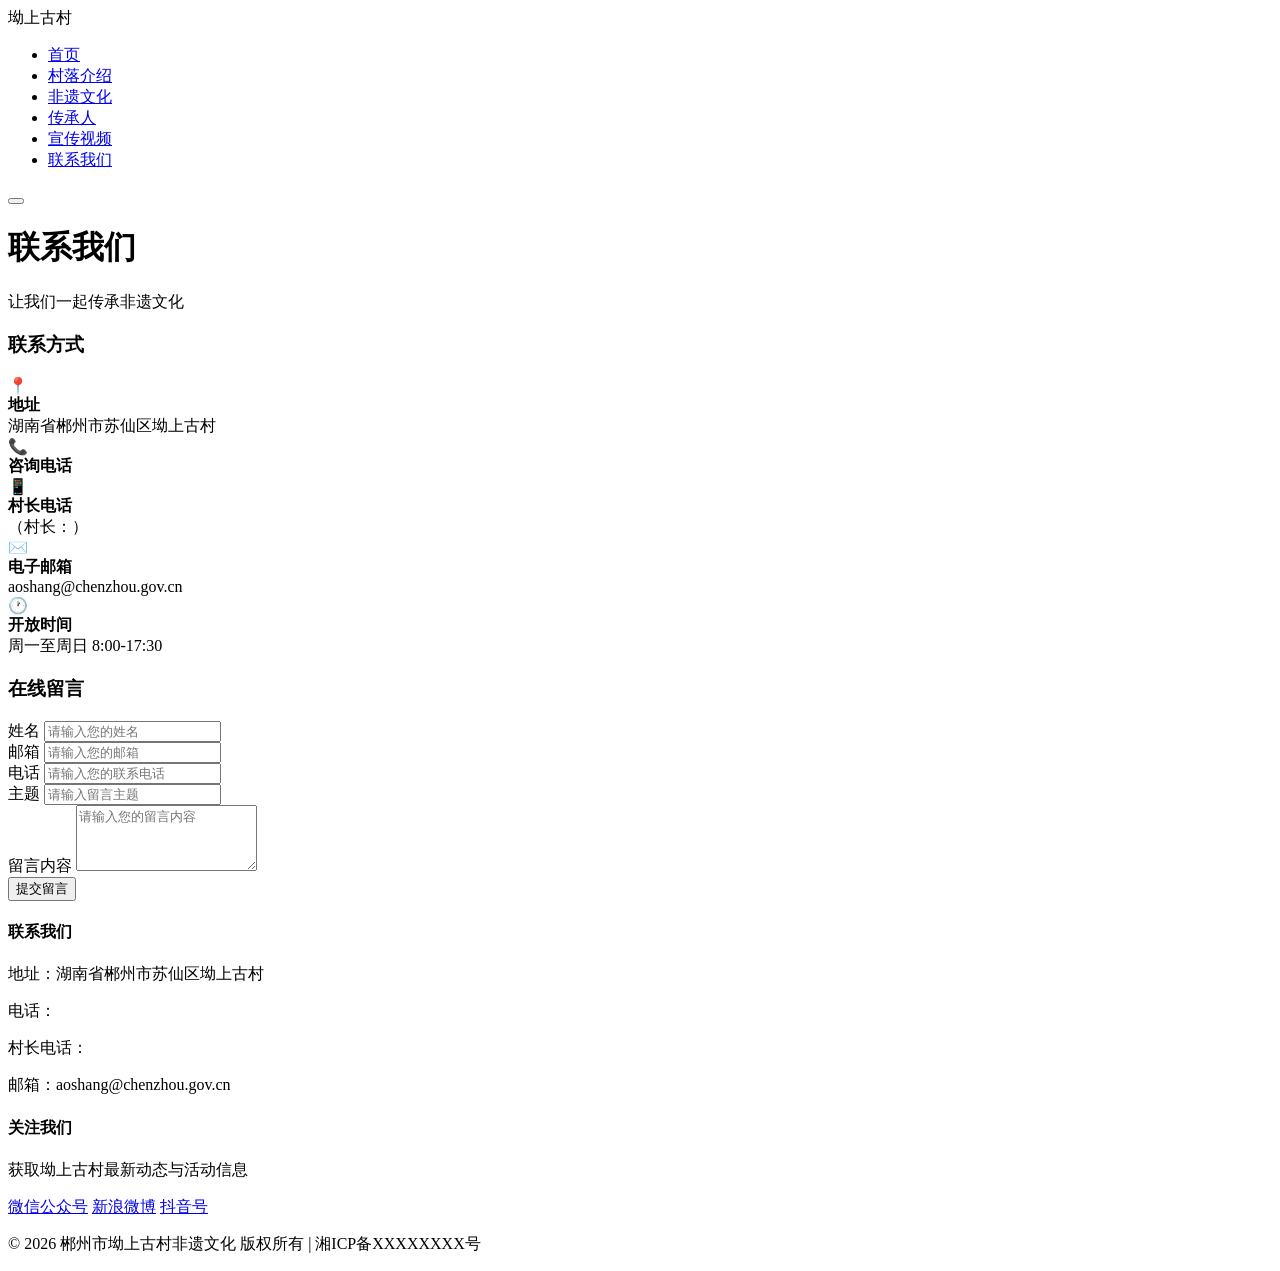
==== contact.html @ e746a43f "Add files via upload" ====
<!DOCTYPE html>
<html lang="zh-CN">
<head>
    <meta charset="UTF-8">
    <meta name="viewport" content="width=device-width, initial-scale=1.0">
    <title>联系我们 - 郴州市坳上古村参观系统</title>
    <link rel="stylesheet" href="css/style.css">
</head>
<body>

    <!-- 导航栏 -->
    <nav class="navbar">
        <div class="nav-container">
            <div class="logo">坳上古村</div>
            <ul class="nav-links">
                <li><a href="index.html">首页</a></li>
                <li><a href="village.html">村落介绍</a></li>
                <li><a href="heritage.html">非遗文化</a></li>
                <li><a href="masters.html">传承人</a></li>
                <li><a href="video.html">宣传视频</a></li>
                <li><a href="contact.html" class="active">联系我们</a></li>
            </ul>
            <button class="nav-toggle" onclick="toggleMenu()" aria-label="切换导航菜单">
                <span></span>
                <span></span>
                <span></span>
            </button>
        </div>
    </nav>

    <!-- 页头横幅 -->
    <div class="page-banner" style="--banner-bg: #6b5b4f;">
        <div>
            <h1>联系我们</h1>
            <p>让我们一起传承非遗文化</p>
        </div>
        <div class="banner-curve"></div>
    </div>

    <!-- 联系内容 -->
    <section class="contact-section">
        <div class="container">
            <div class="contact-grid">
                <div class="contact-info fade-in-left">
                    <h3>联系方式</h3>
                    <div class="contact-item">
                        <div class="contact-icon">📍</div>
                        <div>
                            <div style="font-weight: bold; color: var(--text-dark);">地址</div>
                            <div>湖南省郴州市苏仙区坳上古村</div>
                        </div>
                    </div>
                    <div class="contact-item">
                        <div class="contact-icon">📞</div>
                        <div>
                            <div style="font-weight: bold; color: var(--text-dark);">咨询电话</div>
                            <div></div>
                        </div>
                    </div>
                    <div class="contact-item">
                        <div class="contact-icon">📱</div>
                        <div>
                            <div style="font-weight: bold; color: var(--text-dark);">村长电话</div>
                            <div>（村长：）</div>
                        </div>
                    </div>
                    <div class="contact-item">
                        <div class="contact-icon">✉️</div>
                        <div>
                            <div style="font-weight: bold; color: var(--text-dark);">电子邮箱</div>
                            <div>aoshang@chenzhou.gov.cn</div>
                        </div>
                    </div>
                    <div class="contact-item">
                        <div class="contact-icon">🕐</div>
                        <div>
                            <div style="font-weight: bold; color: var(--text-dark);">开放时间</div>
                            <div>周一至周日 8:00-17:30</div>
                        </div>
                    </div>
                </div>

                <div class="contact-form fade-in-right">
                    <h3>在线留言</h3>
                    <form onsubmit="event.preventDefault(); alert('感谢您的留言！我们会尽快回复。');">
                        <div class="form-group">
                            <label>姓名</label>
                            <input type="text" placeholder="请输入您的姓名" required>
                        </div>
                        <div class="form-group">
                            <label>邮箱</label>
                            <input type="email" placeholder="请输入您的邮箱" required>
                        </div>
                        <div class="form-group">
                            <label>电话</label>
                            <input type="tel" placeholder="请输入您的联系电话">
                        </div>
                        <div class="form-group">
                            <label>主题</label>
                            <input type="text" placeholder="请输入留言主题">
                        </div>
                        <div class="form-group">
                            <label>留言内容</label>
                            <textarea rows="4" placeholder="请输入您的留言内容" required></textarea>
                        </div>
                        <button type="submit" class="submit-btn">提交留言</button>
                    </form>
                </div>
            </div>
        </div>
    </section>

    <!-- 页脚 -->
    <footer class="footer">
        <div class="container">
            <div class="footer-grid">
                <div class="footer-block">
                    <h4>联系我们</h4>
                    <p>地址：湖南省郴州市苏仙区坳上古村</p>
                    <p>电话：</p>
                    <p>村长电话：</p>
                    <p>邮箱：aoshang@chenzhou.gov.cn</p>
                </div>
                <div class="footer-block">
                    <h4>关注我们</h4>
                    <p>获取坳上古村最新动态与活动信息</p>
                    <div class="social-links">
                        <a href="#">微信公众号</a>
                        <a href="#">新浪微博</a>
                        <a href="#">抖音号</a>
                    </div>
                </div>
            </div>
            <div class="copyright">
                <p>© 2026 郴州市坳上古村非遗文化 版权所有 | 湘ICP备XXXXXXXX号</p>
            </div>
        </div>
    </footer>




    <script>
        // 滚动动画
        function initScrollAnimation() {
            const observer = new IntersectionObserver((entries) => {
                entries.forEach(entry => {
                    if (entry.isIntersecting) {
                        entry.target.classList.add('visible');
                    }
                });
            }, { threshold: 0.1, rootMargin: '0px 0px -30px 0px' });

            document.querySelectorAll('.fade-in, .fade-in-left, .fade-in-right, .fade-in-scale').forEach(el => {
                observer.observe(el);
            });
        }

        initScrollAnimation();
    </script>
</body>
</html>
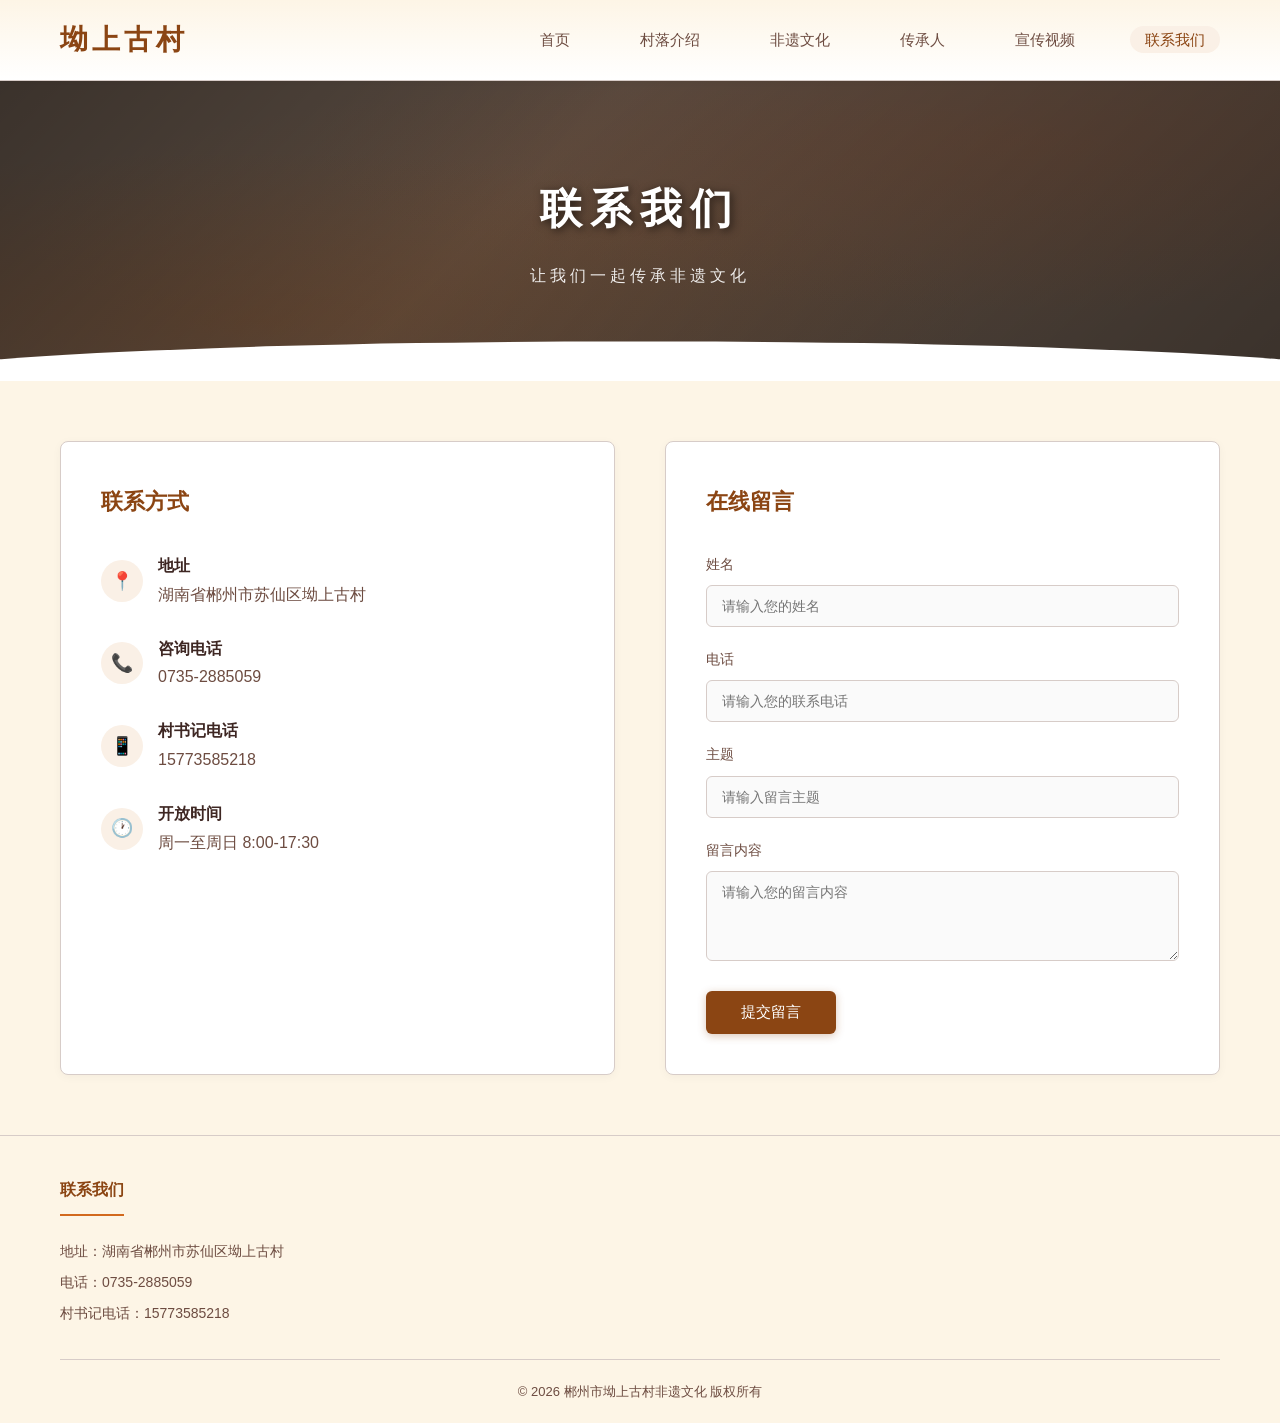
==== commit 7d142bb2: "Add files via upload" ====
--- a/contact.html
+++ b/contact.html
@@ -54,21 +54,14 @@
                         <div class="contact-icon">📞</div>
                         <div>
                             <div style="font-weight: bold; color: var(--text-dark);">咨询电话</div>
-                            <div></div>
+                            <div>0735-2885059</div>
                         </div>
                     </div>
                     <div class="contact-item">
                         <div class="contact-icon">📱</div>
                         <div>
-                            <div style="font-weight: bold; color: var(--text-dark);">村长电话</div>
-                            <div>（村长：）</div>
-                        </div>
-                    </div>
-                    <div class="contact-item">
-                        <div class="contact-icon">✉️</div>
-                        <div>
-                            <div style="font-weight: bold; color: var(--text-dark);">电子邮箱</div>
-                            <div>aoshang@chenzhou.gov.cn</div>
+                            <div style="font-weight: bold; color: var(--text-dark);">村书记电话</div>
+                            <div>15773585218</div>
                         </div>
                     </div>
                     <div class="contact-item">
@@ -86,10 +79,6 @@
                         <div class="form-group">
                             <label>姓名</label>
                             <input type="text" placeholder="请输入您的姓名" required>
-                        </div>
-                        <div class="form-group">
-                            <label>邮箱</label>
-                            <input type="email" placeholder="请输入您的邮箱" required>
                         </div>
                         <div class="form-group">
                             <label>电话</label>
@@ -117,22 +106,15 @@
                 <div class="footer-block">
                     <h4>联系我们</h4>
                     <p>地址：湖南省郴州市苏仙区坳上古村</p>
-                    <p>电话：</p>
-                    <p>村长电话：</p>
-                    <p>邮箱：aoshang@chenzhou.gov.cn</p>
+                    <p>电话：0735-2885059</p>
+                    <p>村书记电话：15773585218</p>
                 </div>
                 <div class="footer-block">
-                    <h4>关注我们</h4>
-                    <p>获取坳上古村最新动态与活动信息</p>
-                    <div class="social-links">
-                        <a href="#">微信公众号</a>
-                        <a href="#">新浪微博</a>
-                        <a href="#">抖音号</a>
-                    </div>
+
                 </div>
             </div>
             <div class="copyright">
-                <p>© 2026 郴州市坳上古村非遗文化 版权所有 | 湘ICP备XXXXXXXX号</p>
+                <p>© 2026 郴州市坳上古村非遗文化 版权所有</p>
             </div>
         </div>
     </footer>
@@ -158,5 +140,38 @@
 
         initScrollAnimation();
     </script>
+
+    <script>
+        // 汉堡菜单
+        function toggleMenu() {
+            const navLinks = document.querySelector('.nav-links');
+            const toggle = document.querySelector('.nav-toggle');
+            navLinks.classList.toggle('mobile-active');
+            toggle.classList.toggle('active');
+        }
+        document.querySelectorAll('.nav-links a').forEach(link => {
+            link.addEventListener('click', () => {
+                document.querySelector('.nav-links').classList.remove('mobile-active');
+                document.querySelector('.nav-toggle').classList.remove('active');
+            });
+        });
+
+        // 滚动动画
+        function initScrollAnimation() {
+            const observer = new IntersectionObserver((entries) => {
+                entries.forEach(entry => {
+                    if (entry.isIntersecting) {
+                        entry.target.classList.add('visible');
+                    }
+                });
+            }, { threshold: 0.1, rootMargin: '0px 0px -30px 0px' });
+
+            document.querySelectorAll('.fade-in, .fade-in-left, .fade-in-right, .fade-in-scale').forEach(el => {
+                observer.observe(el);
+            });
+        }
+
+        initScrollAnimation();
+    </script>
 </body>
 </html>
--- a/css/style.css
+++ b/css/style.css
@@ -0,0 +1,1037 @@
+* {
+    margin: 0;
+    padding: 0;
+    box-sizing: border-box;
+}
+
+:root {
+    --primary: #8B4513;
+    --primary-light: #A0522D;
+    --secondary: #D2691E;
+    --bg-cream: #FDF5E6;
+    --bg-light: #FAF0E6;
+    --text-dark: #3E2723;
+    --text-gray: #6D4C41;
+    --border: #D7CCC8;
+}
+
+html {
+    scroll-behavior: smooth;
+}
+
+body {
+    font-family: 'Microsoft YaHei', 'PingFang SC', sans-serif;
+    background-color: #fff;
+    color: var(--text-dark);
+    line-height: 1.8;
+}
+
+/* ========== 导航栏 ========== */
+.navbar {
+    background: linear-gradient(to bottom, var(--bg-cream), #fff);
+    padding: 15px 0;
+    box-shadow: 0 2px 10px rgba(0,0,0,0.05);
+    position: sticky;
+    top: 0;
+    z-index: 1000;
+    border-bottom: 1px solid var(--border);
+}
+
+.nav-container {
+    max-width: 1200px;
+    margin: 0 auto;
+    display: flex;
+    justify-content: space-between;
+    align-items: center;
+    padding: 0 20px;
+}
+
+.logo {
+    font-size: 28px;
+    font-weight: bold;
+    color: var(--primary);
+    letter-spacing: 4px;
+    font-family: 'SimSun', serif;
+}
+
+.nav-links {
+    display: flex;
+    gap: 40px;
+    list-style: none;
+}
+
+.nav-links a {
+    text-decoration: none;
+    color: var(--text-gray);
+    font-size: 15px;
+    transition: all 0.3s;
+    padding: 5px 15px;
+    border-radius: 20px;
+}
+
+.nav-links a:hover, .nav-links a.active {
+    color: var(--primary);
+    background: var(--bg-light);
+}
+
+/* ========== 通用容器 ========== */
+.container {
+    max-width: 1200px;
+    margin: 0 auto;
+    padding: 0 20px;
+}
+
+.section {
+    padding: 60px 0;
+}
+
+.section-title {
+    text-align: center;
+    font-size: 28px;
+    color: var(--primary);
+    margin-bottom: 40px;
+    position: relative;
+    font-family: 'SimSun', serif;
+}
+
+.section-title::after {
+    content: '';
+    display: block;
+    width: 60px;
+    height: 3px;
+    background: var(--secondary);
+    margin: 15px auto 0;
+    border-radius: 2px;
+}
+
+.section-subtitle {
+    text-align: center;
+    color: var(--text-gray);
+    font-size: 14px;
+    margin-top: -30px;
+    margin-bottom: 40px;
+    letter-spacing: 2px;
+}
+
+/* ========== 页头横幅 ========== */
+.page-banner {
+    height: 300px;
+    display: flex;
+    align-items: center;
+    justify-content: center;
+    text-align: center;
+    color: white;
+    position: relative;
+    overflow: hidden;
+}
+
+.page-banner::before {
+    content: '';
+    position: absolute;
+    top: 0;
+    left: 0;
+    right: 0;
+    bottom: 0;
+    background:
+        radial-gradient(ellipse at 20% 80%, rgba(139,69,19,0.3) 0%, transparent 50%),
+        radial-gradient(ellipse at 80% 20%, rgba(160,82,45,0.25) 0%, transparent 50%),
+        radial-gradient(ellipse at 50% 50%, rgba(210,105,30,0.1) 0%, transparent 70%),
+        var(--banner-bg, #6b5b4f);
+    z-index: 1;
+}
+
+.page-banner::after {
+    content: '';
+    position: absolute;
+    top: 0;
+    left: 0;
+    right: 0;
+    bottom: 0;
+    background: linear-gradient(135deg, rgba(0,0,0,0.45) 0%, rgba(0,0,0,0.2) 40%, rgba(0,0,0,0.45) 100%);
+    z-index: 2;
+}
+
+/* 横幅底部装饰曲线 */
+.page-banner .banner-curve {
+    position: absolute;
+    bottom: 0;
+    left: 0;
+    right: 0;
+    height: 40px;
+    background: white;
+    clip-path: ellipse(60% 100% at 50% 100%);
+    z-index: 3;
+}
+
+.page-banner > div {
+    position: relative;
+    z-index: 4;
+}
+
+.page-banner h1 {
+    font-size: 42px;
+    font-family: 'SimSun', serif;
+    letter-spacing: 8px;
+    margin-bottom: 15px;
+    text-shadow: 2px 2px 8px rgba(0,0,0,0.6);
+}
+
+.page-banner p {
+    font-size: 16px;
+    letter-spacing: 4px;
+    opacity: 0.9;
+}
+
+/* ========== 介绍卡片 ========== */
+.intro-card {
+    background: var(--bg-cream);
+    border: 1px solid var(--border);
+    border-radius: 8px;
+    padding: 40px;
+    text-align: center;
+    margin-bottom: 50px;
+    box-shadow: 0 2px 15px rgba(0,0,0,0.04);
+    transition: box-shadow 0.3s;
+}
+
+.intro-card:hover {
+    box-shadow: 0 4px 25px rgba(0,0,0,0.08);
+}
+
+.intro-card h2 {
+    font-size: 24px;
+    color: var(--primary);
+    margin-bottom: 15px;
+    font-family: 'SimSun', serif;
+}
+
+.intro-card .divider {
+    display: flex;
+    align-items: center;
+    justify-content: center;
+    gap: 15px;
+    margin: 15px 0;
+    color: var(--secondary);
+    font-size: 14px;
+}
+
+.intro-card .divider::before,
+.intro-card .divider::after {
+    content: '';
+    width: 40px;
+    height: 1px;
+    background: var(--secondary);
+}
+
+.intro-card p {
+    color: var(--text-gray);
+    font-size: 15px;
+    line-height: 2;
+    max-width: 800px;
+    margin: 0 auto;
+}
+
+/* ========== 图片网格 ========== */
+.image-grid {
+    display: grid;
+    grid-template-columns: repeat(3, 1fr);
+    gap: 30px;
+    margin-top: 40px;
+}
+
+.image-card {
+    text-align: center;
+    transition: transform 0.3s;
+}
+
+.image-card:hover {
+    transform: translateY(-8px);
+}
+
+.image-card img {
+    width: 100%;
+    height: 280px;
+    object-fit: cover;
+    border-radius: 8px;
+    box-shadow: 0 4px 15px rgba(0,0,0,0.1);
+    transition: box-shadow 0.3s;
+}
+
+.image-card:hover img {
+    box-shadow: 0 8px 25px rgba(0,0,0,0.15);
+}
+
+.image-card h3 {
+    margin-top: 15px;
+    font-size: 18px;
+    color: var(--primary);
+}
+
+.image-card p {
+    font-size: 13px;
+    color: var(--text-gray);
+    margin-top: 5px;
+}
+
+/* ========== 特色展示（左右布局） ========== */
+.feature-row {
+    display: grid;
+    grid-template-columns: 1fr 1fr;
+    gap: 50px;
+    align-items: center;
+    margin: 50px 0;
+}
+
+.feature-text h3 {
+    font-size: 22px;
+    color: var(--primary);
+    margin-bottom: 20px;
+    font-family: 'SimSun', serif;
+}
+
+.feature-text p {
+    color: var(--text-gray);
+    font-size: 15px;
+    line-height: 2;
+    margin-bottom: 15px;
+}
+
+.feature-image img {
+    width: 100%;
+    height: 350px;
+    object-fit: cover;
+    border-radius: 8px;
+    box-shadow: 0 4px 20px rgba(0,0,0,0.1);
+    transition: box-shadow 0.3s, transform 0.3s;
+}
+
+.feature-image:hover img {
+    box-shadow: 0 8px 30px rgba(0,0,0,0.15);
+    transform: scale(1.01);
+}
+
+/* ========== 时间轴 ========== */
+.timeline {
+    position: relative;
+    padding: 40px 0;
+}
+
+.timeline::before {
+    content: '';
+    position: absolute;
+    left: 50%;
+    top: 0;
+    bottom: 0;
+    width: 2px;
+    background: var(--border);
+    transform: translateX(-50%);
+}
+
+.timeline-item {
+    display: flex;
+    justify-content: flex-end;
+    padding-right: 50%;
+    position: relative;
+    margin-bottom: 50px;
+}
+
+.timeline-item:nth-child(even) {
+    justify-content: flex-start;
+    padding-right: 0;
+    padding-left: 50%;
+}
+
+.timeline-content {
+    background: white;
+    border: 1px solid var(--border);
+    border-radius: 8px;
+    padding: 25px;
+    width: 90%;
+    position: relative;
+    box-shadow: 0 2px 10px rgba(0,0,0,0.05);
+    transition: box-shadow 0.3s;
+}
+
+.timeline-content:hover {
+    box-shadow: 0 4px 20px rgba(0,0,0,0.1);
+}
+
+.timeline-dot {
+    position: absolute;
+    width: 16px;
+    height: 16px;
+    background: var(--primary);
+    border-radius: 50%;
+    top: 30px;
+    right: -8px;
+    border: 3px solid white;
+    box-shadow: 0 0 0 3px var(--primary);
+}
+
+.timeline-item:nth-child(even) .timeline-dot {
+    right: auto;
+    left: -8px;
+}
+
+.timeline-badge {
+    display: inline-block;
+    background: var(--primary);
+    color: white;
+    padding: 4px 15px;
+    border-radius: 20px;
+    font-size: 13px;
+    margin-bottom: 10px;
+}
+
+.timeline-content h4 {
+    color: var(--primary);
+    font-size: 18px;
+    margin-bottom: 10px;
+}
+
+.timeline-content img {
+    width: 100%;
+    height: 200px;
+    object-fit: cover;
+    border-radius: 6px;
+    margin-bottom: 10px;
+}
+
+.timeline-content p {
+    font-size: 14px;
+    color: var(--text-gray);
+}
+
+/* ========== 传承人卡片 ========== */
+.master-grid {
+    display: grid;
+    grid-template-columns: repeat(2, 1fr);
+    gap: 40px;
+}
+
+.master-card {
+    display: flex;
+    gap: 25px;
+    background: white;
+    border: 1px solid var(--border);
+    border-radius: 8px;
+    padding: 30px;
+    box-shadow: 0 2px 10px rgba(0,0,0,0.05);
+    transition: box-shadow 0.3s, transform 0.3s;
+}
+
+.master-card:hover {
+    box-shadow: 0 6px 25px rgba(0,0,0,0.1);
+    transform: translateY(-3px);
+}
+
+.master-card img {
+    width: 150px;
+    height: 180px;
+    object-fit: cover;
+    border-radius: 6px;
+    box-shadow: 0 2px 8px rgba(0,0,0,0.1);
+}
+
+.master-info h3 {
+    font-size: 20px;
+    color: var(--primary);
+    margin-bottom: 8px;
+}
+
+.master-tag {
+    display: inline-block;
+    background: var(--bg-cream);
+    color: var(--primary);
+    padding: 3px 12px;
+    border-radius: 4px;
+    font-size: 12px;
+    margin-bottom: 12px;
+    border: 1px solid var(--border);
+}
+
+.master-info p {
+    font-size: 14px;
+    color: var(--text-gray);
+    line-height: 1.8;
+    margin-bottom: 15px;
+}
+
+.master-awards {
+    display: flex;
+    gap: 10px;
+    flex-wrap: wrap;
+}
+
+.award-tag {
+    background: var(--bg-light);
+    color: var(--text-gray);
+    padding: 4px 12px;
+    border-radius: 4px;
+    font-size: 12px;
+    border: 1px solid var(--border);
+    transition: all 0.3s;
+}
+
+.award-tag:hover {
+    background: var(--primary);
+    color: white;
+    border-color: var(--primary);
+}
+
+/* ========== 联系方式 ========== */
+.contact-section {
+    background: var(--bg-cream);
+    padding: 60px 0;
+}
+
+.contact-grid {
+    display: grid;
+    grid-template-columns: 1fr 1fr;
+    gap: 50px;
+}
+
+.contact-info {
+    background: white;
+    padding: 40px;
+    border-radius: 8px;
+    border: 1px solid var(--border);
+    box-shadow: 0 2px 10px rgba(0,0,0,0.04);
+}
+
+.contact-info h3 {
+    font-size: 22px;
+    color: var(--primary);
+    margin-bottom: 30px;
+    font-family: 'SimSun', serif;
+}
+
+.contact-item {
+    display: flex;
+    align-items: center;
+    gap: 15px;
+    margin-bottom: 25px;
+    color: var(--text-gray);
+}
+
+.contact-icon {
+    width: 42px;
+    height: 42px;
+    background: var(--bg-light);
+    border-radius: 50%;
+    display: flex;
+    align-items: center;
+    justify-content: center;
+    color: var(--primary);
+    font-size: 18px;
+    flex-shrink: 0;
+    transition: background 0.3s;
+}
+
+.contact-item:hover .contact-icon {
+    background: var(--primary);
+    color: white;
+}
+
+.contact-form {
+    background: white;
+    padding: 40px;
+    border-radius: 8px;
+    border: 1px solid var(--border);
+    box-shadow: 0 2px 10px rgba(0,0,0,0.04);
+}
+
+.contact-form h3 {
+    font-size: 22px;
+    color: var(--primary);
+    margin-bottom: 30px;
+    font-family: 'SimSun', serif;
+}
+
+.form-group {
+    margin-bottom: 20px;
+}
+
+.form-group label {
+    display: block;
+    margin-bottom: 8px;
+    color: var(--text-gray);
+    font-size: 14px;
+}
+
+.form-group input,
+.form-group textarea {
+    width: 100%;
+    padding: 12px 15px;
+    border: 1px solid var(--border);
+    border-radius: 6px;
+    font-family: inherit;
+    font-size: 14px;
+    transition: border 0.3s, box-shadow 0.3s;
+    background: #fafafa;
+}
+
+.form-group input:focus,
+.form-group textarea:focus {
+    outline: none;
+    border-color: var(--primary);
+    box-shadow: 0 0 0 3px rgba(139, 69, 19, 0.1);
+    background: white;
+}
+
+.submit-btn {
+    background: var(--primary);
+    color: white;
+    border: none;
+    padding: 12px 35px;
+    border-radius: 6px;
+    cursor: pointer;
+    font-size: 15px;
+    transition: all 0.3s;
+    box-shadow: 0 2px 8px rgba(139, 69, 19, 0.3);
+}
+
+.submit-btn:hover {
+    background: var(--primary-light);
+    box-shadow: 0 4px 12px rgba(139, 69, 19, 0.4);
+    transform: translateY(-1px);
+}
+
+.submit-btn:active {
+    transform: translateY(0);
+}
+
+/* ========== 视频区域 ========== */
+.video-container {
+    display: grid;
+    grid-template-columns: 1fr 1fr;
+    gap: 50px;
+    align-items: center;
+}
+
+.video-wrapper {
+    position: relative;
+    padding-bottom: 56.25%;
+    background: linear-gradient(135deg, #1a1a1a, #2c2c2c);
+    border-radius: 8px;
+    overflow: hidden;
+    box-shadow: 0 4px 20px rgba(0,0,0,0.15);
+}
+
+.video-wrapper video,
+.video-wrapper iframe {
+    position: absolute;
+    top: 0;
+    left: 0;
+    width: 100%;
+    height: 100%;
+    border: none;
+}
+
+.video-info h3 {
+    font-size: 24px;
+    color: var(--primary);
+    margin-bottom: 20px;
+    font-family: 'SimSun', serif;
+}
+
+.video-info p {
+    color: var(--text-gray);
+    line-height: 2;
+    margin-bottom: 20px;
+}
+
+.video-features {
+    list-style: none;
+}
+
+.video-features li {
+    padding: 8px 0;
+    color: var(--text-gray);
+    font-size: 14px;
+    display: flex;
+    align-items: center;
+    gap: 10px;
+}
+
+.video-features li::before {
+    content: '\25C6';
+    color: var(--secondary);
+    font-size: 10px;
+}
+
+/* ========== 页脚 ========== */
+.footer {
+    background: var(--bg-cream);
+    border-top: 1px solid var(--border);
+    padding: 40px 0 20px;
+}
+
+.footer-grid {
+    display: grid;
+    grid-template-columns: 1fr 1fr;
+    gap: 40px;
+    margin-bottom: 30px;
+}
+
+.footer-block h4 {
+    font-size: 16px;
+    color: var(--primary);
+    margin-bottom: 20px;
+    padding-bottom: 10px;
+    border-bottom: 2px solid var(--secondary);
+    display: inline-block;
+}
+
+.footer-block p, .footer-block a {
+    color: var(--text-gray);
+    font-size: 14px;
+    line-height: 2.2;
+    text-decoration: none;
+}
+
+.footer-block a:hover {
+    color: var(--primary);
+}
+
+.social-links {
+    display: flex;
+    gap: 20px;
+    margin-top: 15px;
+}
+
+.social-links a {
+    display: inline-block;
+    padding: 8px 24px;
+    background: white;
+    border: 1px solid var(--border);
+    border-radius: 4px;
+    transition: all 0.3s;
+    color: var(--text-gray);
+}
+
+.social-links a:hover {
+    background: var(--primary);
+    color: white;
+    border-color: var(--primary);
+    box-shadow: 0 2px 8px rgba(139, 69, 19, 0.3);
+}
+
+.copyright {
+    text-align: center;
+    padding-top: 20px;
+    border-top: 1px solid var(--border);
+    color: var(--text-gray);
+    font-size: 13px;
+}
+
+/* ========== 轮播图 ========== */
+.carousel {
+    position: relative;
+    width: 100%;
+    height: 550px;
+    overflow: hidden;
+    background: linear-gradient(135deg, #2c2c2c, #3d2b1f);
+}
+
+.carousel-slide {
+    position: absolute;
+    top: 0;
+    left: 0;
+    width: 100%;
+    height: 100%;
+    opacity: 0;
+    visibility: hidden;
+    transition: opacity 0.8s ease-in-out, visibility 0s 0.8s;
+    z-index: 1;
+    display: flex;
+    align-items: center;
+    justify-content: center;
+}
+
+.carousel-slide.active {
+    opacity: 1;
+    visibility: visible;
+    z-index: 5;
+    transition: opacity 0.8s ease-in-out, visibility 0s;
+}
+
+.carousel-slide img {
+    position: absolute;
+    top: 0;
+    left: 0;
+    width: 100%;
+    height: 100%;
+    object-fit: cover;
+    filter: brightness(0.65);
+}
+
+.carousel-content {
+    position: relative;
+    text-align: center;
+    color: white;
+    z-index: 2;
+    opacity: 0;
+    transform: translateY(15px);
+    transition: opacity 0.6s ease-out 0.3s, transform 0.6s ease-out 0.3s;
+}
+
+.carousel-slide.active .carousel-content {
+    opacity: 1;
+    transform: translateY(0);
+}
+
+.carousel-content h1 {
+    font-size: 48px;
+    margin-bottom: 15px;
+    font-family: 'SimSun', serif;
+    letter-spacing: 8px;
+    text-shadow: 2px 2px 8px rgba(0,0,0,0.6);
+}
+
+.carousel-content p {
+    font-size: 18px;
+    letter-spacing: 4px;
+    opacity: 0.9;
+    text-shadow: 1px 1px 4px rgba(0,0,0,0.5);
+}
+
+.carousel-dots {
+    position: absolute;
+    bottom: 30px;
+    left: 50%;
+    transform: translateX(-50%);
+    display: flex;
+    gap: 12px;
+    z-index: 20;
+}
+
+.dot {
+    width: 10px;
+    height: 10px;
+    border-radius: 50%;
+    background: rgba(255,255,255,0.4);
+    cursor: pointer;
+    transition: all 0.3s;
+    border: none;
+}
+
+.dot:hover {
+    background: rgba(255,255,255,0.7);
+}
+
+.dot.active {
+    background: white;
+    width: 30px;
+    border-radius: 5px;
+}
+
+.carousel-btn {
+    position: absolute;
+    top: 50%;
+    transform: translateY(-50%);
+    background: rgba(0,0,0,0.3);
+    color: white;
+    border: none;
+    width: 50px;
+    height: 50px;
+    border-radius: 50%;
+    cursor: pointer;
+    font-size: 20px;
+    z-index: 20;
+    transition: all 0.3s;
+    display: flex;
+    align-items: center;
+    justify-content: center;
+}
+
+.carousel-btn:hover {
+    background: rgba(0,0,0,0.6);
+    transform: translateY(-50%) scale(1.1);
+}
+
+.carousel-btn.prev { left: 30px; }
+.carousel-btn.next { right: 30px; }
+
+/* ========== 滚动动画 ========== */
+.fade-in {
+    opacity: 0;
+    transform: translateY(30px);
+    transition: opacity 0.6s ease-out, transform 0.6s ease-out;
+}
+
+.fade-in.visible {
+    opacity: 1;
+    transform: translateY(0);
+}
+
+.fade-in-left {
+    opacity: 0;
+    transform: translateX(-40px);
+    transition: opacity 0.6s ease-out, transform 0.6s ease-out;
+}
+
+.fade-in-left.visible {
+    opacity: 1;
+    transform: translateX(0);
+}
+
+.fade-in-right {
+    opacity: 0;
+    transform: translateX(40px);
+    transition: opacity 0.6s ease-out, transform 0.6s ease-out;
+}
+
+.fade-in-right.visible {
+    opacity: 1;
+    transform: translateX(0);
+}
+
+.fade-in-scale {
+    opacity: 0;
+    transform: scale(0.9);
+    transition: opacity 0.5s ease-out, transform 0.5s ease-out;
+}
+
+.fade-in-scale.visible {
+    opacity: 1;
+    transform: scale(1);
+}
+
+/* ========== 汉堡菜单按钮 ========== */
+.nav-toggle {
+    display: none;
+    flex-direction: column;
+    justify-content: space-around;
+    width: 30px;
+    height: 24px;
+    background: transparent;
+    border: none;
+    cursor: pointer;
+    padding: 0;
+    z-index: 1100;
+}
+
+.nav-toggle span {
+    width: 100%;
+    height: 3px;
+    background: var(--primary);
+    border-radius: 2px;
+    transition: all 0.3s;
+}
+
+.nav-toggle.active span:nth-child(1) {
+    transform: rotate(45deg) translate(5px, 5px);
+}
+
+.nav-toggle.active span:nth-child(2) {
+    opacity: 0;
+}
+
+.nav-toggle.active span:nth-child(3) {
+    transform: rotate(-45deg) translate(7px, -6px);
+}
+
+/* ========== 响应式 ========== */
+@media (max-width: 768px) {
+    .nav-toggle { display: flex; }
+    .nav-links {
+        display: none;
+        position: absolute;
+        top: 100%;
+        left: 0;
+        right: 0;
+        background: #fff;
+        flex-direction: column;
+        gap: 0;
+        padding: 10px 20px;
+        box-shadow: 0 4px 10px rgba(0,0,0,0.1);
+        border-top: 1px solid var(--border);
+        z-index: 999;
+    }
+    .nav-links.mobile-active { display: flex; }
+    .nav-links li { width: 100%; }
+    .nav-links a {
+        display: block;
+        padding: 12px 15px;
+        border-radius: 0;
+        border-bottom: 1px solid var(--border);
+    }
+    .nav-links li:last-child a { border-bottom: none; }
+    .nav-container { position: relative; }
+    .navbar { padding: 12px 0; }
+    .logo { font-size: 22px; letter-spacing: 2px; }
+
+    .carousel { height: 280px; }
+    .carousel-content h1 { font-size: 22px; letter-spacing: 3px; }
+    .carousel-content p { font-size: 14px; letter-spacing: 2px; }
+    .carousel-btn { width: 36px; height: 36px; font-size: 16px; }
+    .carousel-btn.prev { left: 10px; }
+    .carousel-btn.next { right: 10px; }
+
+    .page-banner { height: 180px; }
+    .page-banner h1 { font-size: 24px; letter-spacing: 4px; }
+    .page-banner p { font-size: 14px; }
+
+    .section { padding: 40px 0; }
+    .section-title { font-size: 22px; }
+
+    .intro-card { padding: 25px 20px; }
+    .intro-card h2 { font-size: 20px; }
+    .intro-card p { font-size: 14px; line-height: 1.8; }
+
+    .image-grid { grid-template-columns: 1fr; gap: 20px; }
+    .image-card img { height: 220px; }
+
+    .feature-row { grid-template-columns: 1fr; gap: 30px; margin: 30px 0; }
+    .feature-text h3 { font-size: 20px; }
+    .feature-text p { font-size: 14px; line-height: 1.8; }
+    .feature-image img { height: 250px; }
+
+    .master-grid { grid-template-columns: 1fr; gap: 25px; }
+    .master-card { flex-direction: column; padding: 20px; }
+    .master-card img { width: 100%; height: 220px; }
+
+    .contact-grid { grid-template-columns: 1fr; gap: 30px; }
+    .contact-info, .contact-form { padding: 25px 20px; }
+
+    .video-container { grid-template-columns: 1fr; gap: 30px; }
+    .video-info h3 { font-size: 20px; }
+
+    .timeline::before { left: 20px; }
+    .timeline-item,
+    .timeline-item:nth-child(even) {
+        justify-content: flex-start;
+        padding-left: 50px;
+        padding-right: 0;
+    }
+    .timeline-dot,
+    .timeline-item:nth-child(even) .timeline-dot {
+        left: 12px;
+        right: auto;
+    }
+
+    .footer-grid { grid-template-columns: 1fr; gap: 25px; }
+    .social-links { flex-wrap: wrap; gap: 10px; }
+    .social-links a { padding: 6px 16px; font-size: 13px; }
+
+    .news-grid { grid-template-columns: 1fr; }
+    .container { padding: 0 15px; }
+}
+
+/* 减少动画偏好 */
+@media (prefers-reduced-motion: reduce) {
+    .fade-in, .fade-in-left, .fade-in-right, .fade-in-scale {
+        opacity: 1;
+        transform: none;
+        transition: none;
+    }
+    .carousel-slide {
+        transition: none;
+    }
+    .carousel-content {
+        transition: none;
+        opacity: 1;
+        transform: none;
+    }
+}
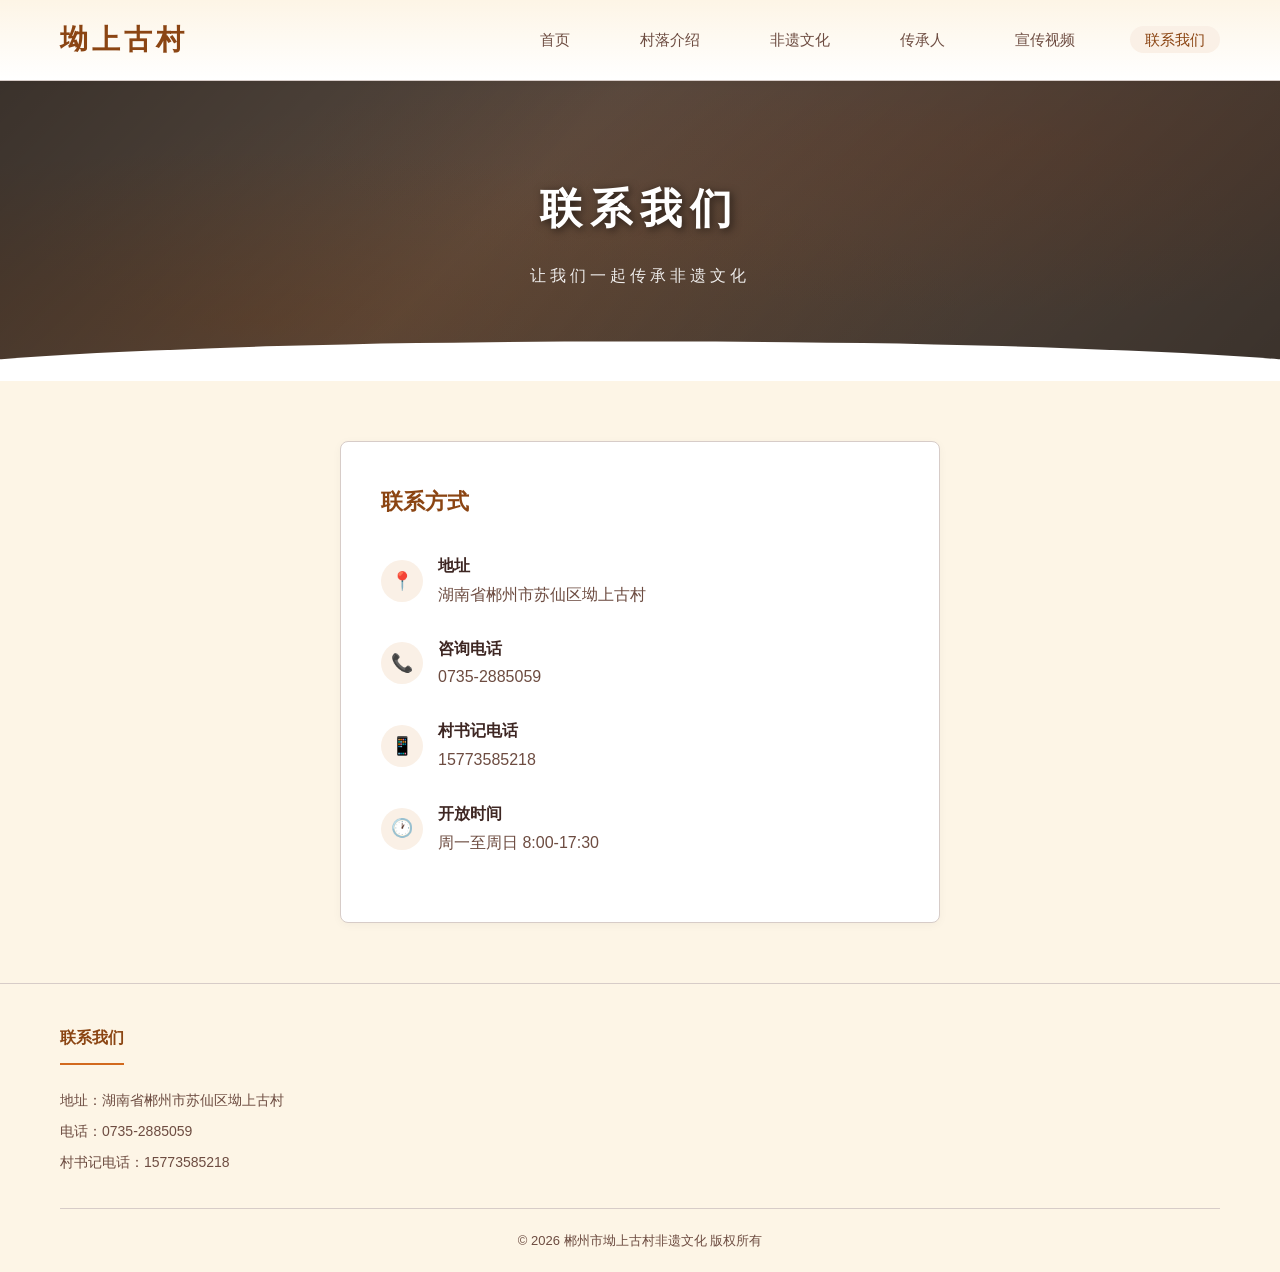
==== commit cb0669a5: "Add files via upload" ====
--- a/contact.html
+++ b/contact.html
@@ -40,7 +40,7 @@
     <!-- 联系内容 -->
     <section class="contact-section">
         <div class="container">
-            <div class="contact-grid">
+            <div class="contact-grid" style="grid-template-columns: 1fr; max-width: 600px; margin: 0 auto;">
                 <div class="contact-info fade-in-left">
                     <h3>联系方式</h3>
                     <div class="contact-item">
@@ -73,28 +73,7 @@
                     </div>
                 </div>
 
-                <div class="contact-form fade-in-right">
-                    <h3>在线留言</h3>
-                    <form onsubmit="event.preventDefault(); alert('感谢您的留言！我们会尽快回复。');">
-                        <div class="form-group">
-                            <label>姓名</label>
-                            <input type="text" placeholder="请输入您的姓名" required>
-                        </div>
-                        <div class="form-group">
-                            <label>电话</label>
-                            <input type="tel" placeholder="请输入您的联系电话">
-                        </div>
-                        <div class="form-group">
-                            <label>主题</label>
-                            <input type="text" placeholder="请输入留言主题">
-                        </div>
-                        <div class="form-group">
-                            <label>留言内容</label>
-                            <textarea rows="4" placeholder="请输入您的留言内容" required></textarea>
-                        </div>
-                        <button type="submit" class="submit-btn">提交留言</button>
-                    </form>
-                </div>
+
             </div>
         </div>
     </section>
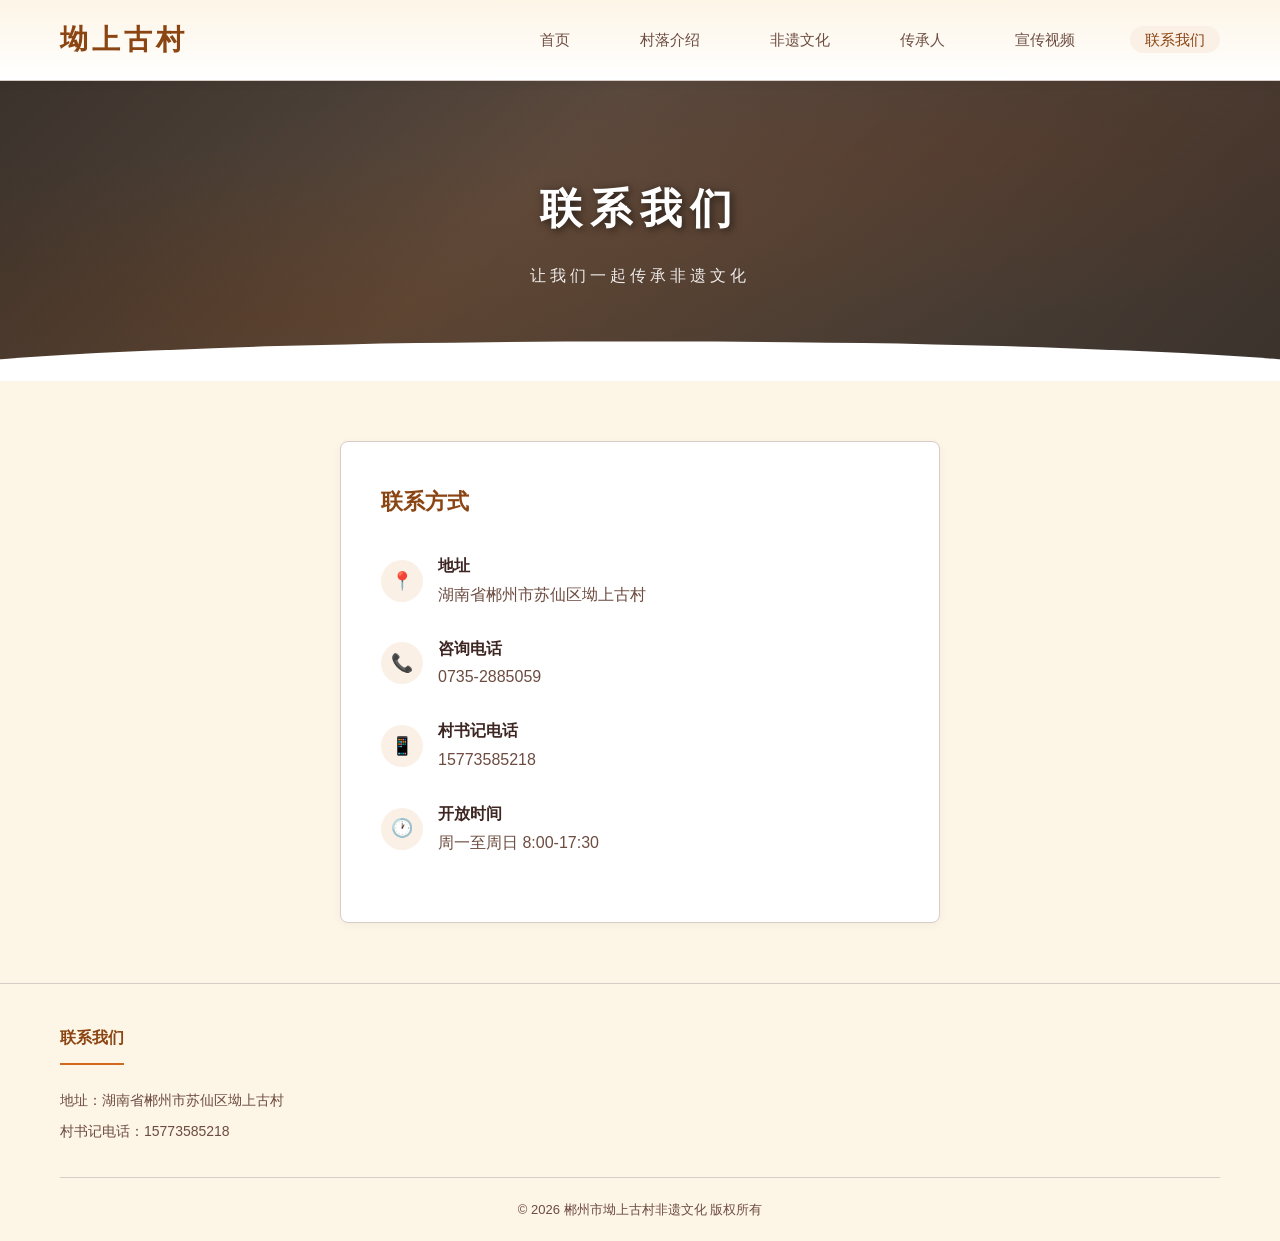
==== commit ae93fcb2: "Add files via upload" ====
--- a/contact.html
+++ b/contact.html
@@ -85,7 +85,6 @@
                 <div class="footer-block">
                     <h4>联系我们</h4>
                     <p>地址：湖南省郴州市苏仙区坳上古村</p>
-                    <p>电话：0735-2885059</p>
                     <p>村书记电话：15773585218</p>
                 </div>
                 <div class="footer-block">
